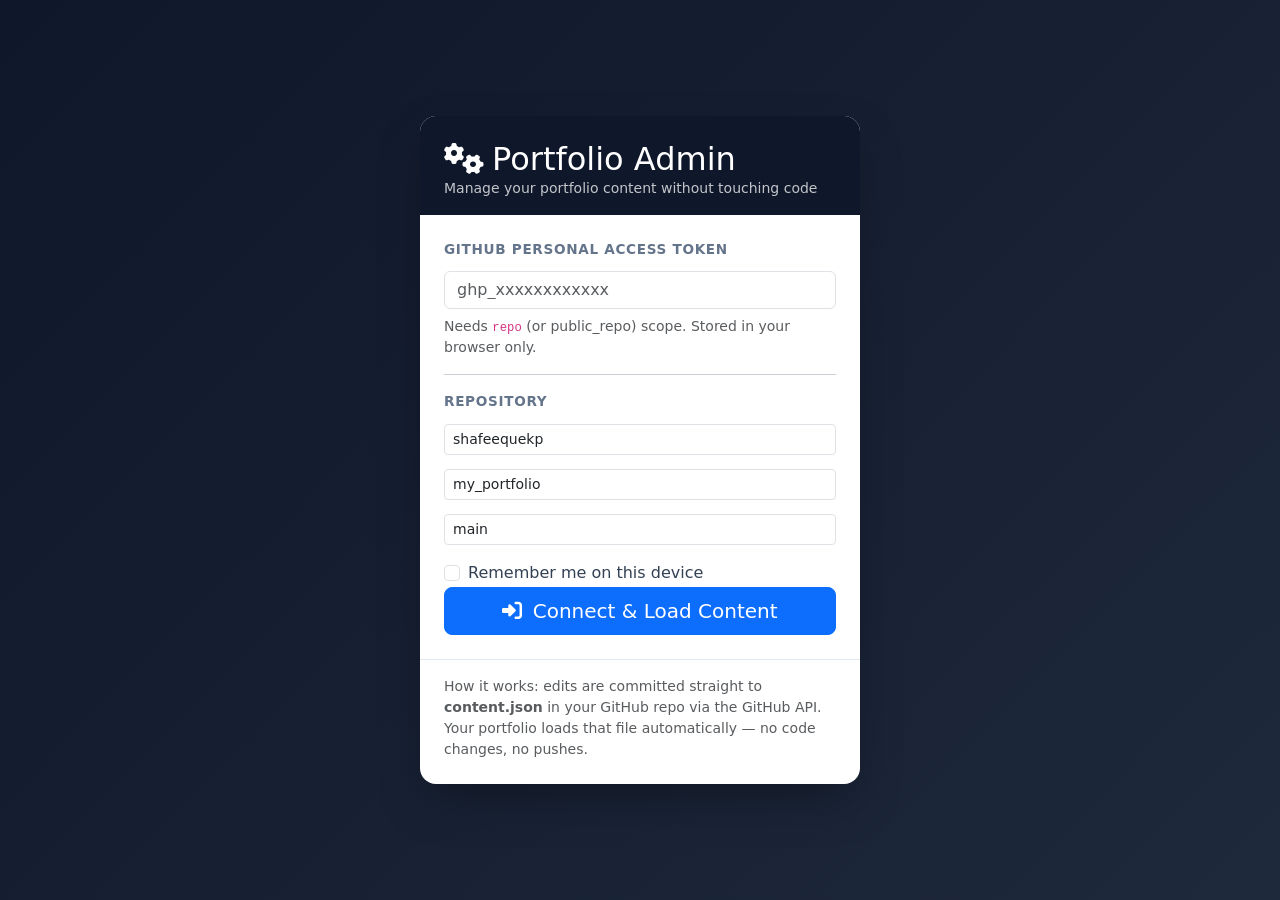
==== admin.html @ c24303fa "Add content-driven admin panel: edit portfolio without code pushes - Extract portfolio content into " ====
<!DOCTYPE html>
<html lang="en">
<head>
    <meta charset="UTF-8">
    <meta name="viewport" content="width=device-width, initial-scale=1.0">
    <title>Admin - Portfolio Content Manager</title>
    <!-- Bootstrap 5 CDN -->
    <link href="https://cdn.jsdelivr.net/npm/bootstrap@5.3.3/dist/css/bootstrap.min.css" rel="stylesheet">
    <!-- Font Awesome -->
    <link rel="stylesheet" href="https://cdnjs.cloudflare.com/ajax/libs/font-awesome/6.4.0/css/all.min.css">
    <!-- Custom styles -->
    <link rel="stylesheet" href="css/style.css">
    <link rel="stylesheet" href="css/admin.css">
</head>
<body>

<div class="toast-container" id="toast-container"></div>

<!-- ================= LOGIN SCREEN ================= -->
<div id="login-screen" class="login-screen">
    <div class="login-card">
        <div class="login-header">
            <h2 class="mb-0"><i class="fas fa-cogs me-2"></i>Portfolio Admin</h2>
            <p class="mb-0 small opacity-75">Manage your portfolio content without touching code</p>
        </div>
        <div class="login-body">
            <form id="login-form" onsubmit="return false;">
                <div class="field-group">
                    <span class="form-label-small">GitHub Personal Access Token</span>
                    <input type="password" id="pat" class="form-control" placeholder="ghp_xxxxxxxxxxxx" required>
                    <div class="small text-muted">Needs <code>repo</code> (or public_repo) scope. Stored in your browser only.</div>
                </div>
                <hr class="my-3">
                <div class="field-group">
                    <span class="form-label-small">Repository</span>
                    <input type="text" id="config-owner" class="form-control form-control-sm" placeholder="Owner (e.g. shafeequekp)">
                    <input type="text" id="config-repo" class="form-control form-control-sm mt-2" placeholder="Repo (e.g. my_portfolio)">
                    <input type="text" id="config-branch" class="form-control form-control-sm mt-2" placeholder="Branch (e.g. main)">
                </div>
                <div class="form-check mt-3">
                    <input class="form-check-input" type="checkbox" id="remember" checked>
                    <label class="form-check-label" for="remember">Remember me on this device</label>
                </div>
            </form>
            <div class="d-grid">
                <button id="btn-connect" class="btn btn-primary btn-lg" type="button">
                    <i class="fas fa-sign-in-alt me-1"></i> Connect &amp; Load Content
                </button>
            </div>
        </div>
        <div class="login-footer">
            <p class="small text-muted mb-0">How it works: edits are committed straight to <strong>content.json</strong> in your GitHub repo via the GitHub API. Your portfolio loads that file automatically — no code changes, no pushes.</p>
        </div>
    </div>
</div>

<!-- ================= DASHBOARD ================= -->
<div id="dashboard" class="dashboard">
    <!-- Topbar -->
    <nav class="topbar">
        <div class="d-flex align-items-center gap-3">
            <span class="badge rounded-pill repo-badge" id="repo-display">loading…</span>
            <a href="index.html" target="_blank" class="btn btn-outline-primary btn-sm"><i class="fas fa-external-link-alt me-1"></i> View Portfolio</a>
        </div>
        <div class="d-flex align-items-center gap-2">
            <button id="btn-refresh" class="btn btn-outline-secondary btn-sm"><i class="fas fa-refresh me-1"></i> Refresh from Repo</button>
            <button id="btn-logout" class="btn btn-danger btn-sm"><i class="fas fa-sign-out-alt me-1"></i> Logout</button>
        </div>
    </nav>

    <div class="container-fluid">
        <div class="row">
            <!-- Sidebar -->
            <aside class="sidebar">
                <div class="sidebar-header">Admin Menu</div>
                <nav>
                    <a class="sidebar-link active" data-section="profile" onclick="app.showSection('profile')"><i class="fas fa-user me-2"></i> Profile</a>
                    <a class="sidebar-link" data-section="skills" onclick="app.showSection('skills')"><i class="fas fa-layer-group me-2"></i> Skills</a>
                    <a class="sidebar-link" data-section="experience" onclick="app.showSection('experience')"><i class="fas fa-briefcase me-2"></i> Experience</a>
                    <a class="sidebar-link" data-section="projects" onclick="app.showSection('projects')"><i class="fas fa-code me-2"></i> Projects</a>
                    <a class="sidebar-link" data-section="raw" onclick="app.showSection('raw')"><i class="fas fa-file-code me-2"></i> Raw JSON</a>
                </nav>
                <div class="sidebar-footer">
                    <button class="btn btn-outline-light" onclick="window.app.refresh()"><i class="fas fa-refresh me-1"></i> Refresh</button>
                </div>
            </aside>

            <!-- Main content -->
            <main class="admin-main">
                <div class="d-flex justify-content-between align-items-start mb-3">
                    <div>
                        <h1 class="h4 mb-1">Content Editor</h1>
                        <p class="text-muted small mb-0">Edit any section below and click Save — changes are committed to GitHub instantly.</p>
                    </div>
                </div>

                <!-- Profile -->
                <section class="card tab-panel active" id="panel-profile">
                    <div class="card-header">
                        <h3><i class="fas fa-user me-2 text-primary"></i>Profile</h3>
                    </div>
                    <div id="editor-profile"></div>
                </section>

                <!-- Skills -->
                <section class="card tab-panel" id="panel-skills">
                    <div class="card-header">
                        <h3><i class="fas fa-layer-group me-2 text-primary"></i>Skills</h3>
                    </div>
                    <div id="editor-skills"></div>
                </section>

                <!-- Experience -->
                <section class="card tab-panel" id="panel-experience">
                    <div class="card-header">
                        <h3><i class="fas fa-briefcase me-2 text-primary"></i>Experience</h3>
                    </div>
                    <div id="editor-experience"></div>
                </section>

                <!-- Projects -->
                <section class="card tab-panel" id="panel-projects">
                    <div class="card-header">
                        <h3><i class="fas fa-code me-2 text-primary"></i>Projects</h3>
                    </div>
                    <div id="editor-projects"></div>
                </section>

                <!-- Raw JSON -->
                <section class="card tab-panel" id="panel-raw">
                    <div class="card-header">
                        <h3><i class="fas fa-file-code me-2 text-primary"></i>Raw content.json</h3>
                    </div>
                    <div id="editor-raw"></div>
                </section>

            </main>
        </div>
    </div>
</div>

<!-- Bootstrap JS -->
<script src="https://cdn.jsdelivr.net/npm/bootstrap@5.3.3/dist/js/bootstrap.bundle.min.js"></script>
<!-- Admin logic -->
<script src="js/admin.js"></script>
</body>
</html>
---- css/admin.css ----
/* ============================================================
   Portfolio Admin CMS styles
   ============================================================ */
:root {
  --admin-sidebar: 260px;
  --admin-inverse: #0f172a;
  --admin-inverse-dark: #0b1120;
  --admin-primary: #0d6efd;
  --admin-success: #198754;
  --admin-danger: #dc3545;
  --admin-bg: #f8fafc;
  --admin-card: #ffffff;
  --admin-border: #e2e8f0;
  --admin-text: #334155;
  --admin-muted: #64748b;
}

html, body { height: 100%; }
body {
  background: var(--admin-bg);
  color: var(--admin-text);
  font-family: system-ui, -apple-system, Segoe UI, Roboto, Helvetica, Arial, sans-serif;
}

/* ---------- Login screen ---------- */
.login-screen {
  height: 100vh;
  background: linear-gradient(135deg, var(--admin-inverse) 0%, #1e293b 100%);
  display: flex;
  align-items: center;
  justify-content: center;
  padding: 1rem;
}
.login-card {
  width: 100%;
  max-width: 440px;
  background: var(--admin-card);
  border-radius: 1rem;
  box-shadow: 0 20px 50px -10px rgba(0,0,0,0.35);
  overflow: hidden;
}
.login-header {
  background: var(--admin-inverse);
  color: #fff;
  padding: 1.5rem 1.5rem 1rem;
}
.login-body { padding: 1.5rem; }
.login-footer { padding: 1rem 1.5rem 1.5rem; border-top: 1px solid var(--admin-border); }
.form-label-small { font-size: 0.85rem; font-weight: 600; color: var(--admin-muted); text-transform: uppercase; letter-spacing: 0.05em; margin-bottom: 0.35rem; display: block; }

/* ---------- Dashboard shell ---------- */
.dashboard {
  display: flex;
  min-height: 100vh;
  display: none;
}
.dashboard.visible { display: flex; }

.topbar {
  position: sticky;
  top: 0;
  z-index: 10;
  background: var(--admin-card);
  border-bottom: 1px solid var(--admin-border);
  display: flex;
  align-items: center;
  justify-content: space-between;
  padding: 0.75rem 1.5rem;
  flex-wrap: wrap;
  gap: 0.75rem;
}
.repo-badge {
  background: #eef2ff;
  color: var(--admin-primary);
  border: 1px solid #dbe5ff;
  padding: 0.25rem 0.6rem;
  border-radius: 2rem;
  font-size: 0.85rem;
  font-weight: 700;
}
.sidebar {
  width: var(--admin-sidebar);
  background: var(--admin-inverse);
  color: #cbd5e1;
  flex-shrink: 0;
  display: flex;
  flex-direction: column;
}
.sidebar-header {
  background: var(--admin-inverse-dark);
  padding: 1rem 1.25rem;
  font-weight: 800;
  font-size: 1.1rem;
  color: #fff;
  border-bottom: 1px solid #1e293b;
}
.sidebar nav { flex: 1; overflow-y: auto; }
.sidebar a {
  display: flex;
  align-items: center;
  gap: 0.6rem;
  padding: 0.75rem 1.25rem;
  color: #94a3b8;
  text-decoration: none;
  border-left: 3px solid transparent;
  transition: all 0.2s;
  font-size: 0.95rem;
  cursor: pointer;
}
.sidebar a:hover, .sidebar a.active {
  background: rgba(255,255,255,0.06);
  color: #fff;
  border-left-color: var(--admin-primary);
}
.sidebar a.active { background: #1e293b; color: #fff; }
.sidebar-footer {
  padding: 1rem 1.25rem;
  border-top: 1px solid #1e293b;
}
.sidebar-footer .btn { width: 100%; }

main.admin-main {
  flex: 1;
  min-width: 0;
  background: var(--admin-bg);
  overflow-y: auto;
  padding: 2rem;
}

/* ---------- Tabs ---------- */
.tab-panel { display: none; }
.tab-panel.active { display: block; }

section.card { border: 1px solid var(--admin-border); border-radius: 0.75rem; box-shadow: 0 1px 3px rgba(0,0,0,0.04); margin-bottom: 1.5rem; overflow: hidden; }
section.card > .card-header {
  background: #fff;
  border-bottom: 1px solid var(--admin-border);
  padding: 1rem 1.25rem;
  display: flex;
  align-items: center;
  justify-content: space-between;
  flex-wrap: wrap;
  gap: 0.75rem;
}
section.card h3 { margin: 0; font-size: 1.1rem; color: var(--admin-inverse); font-weight: 700; }
.save-actions { display: flex; gap: 0.5rem; align-items: center; }

/* ---------- Forms ---------- */
.form-grid { display: grid; grid-template-columns: repeat(auto-fill, minmax(240px, 1fr)); gap: 1rem; padding: 1rem 1.25rem 1.25rem; }
.form-full { grid-column: 1 / -1; }
.field-group { display: flex; flex-direction: column; gap: 0.4rem; }
.field-label { font-size: 0.82rem; font-weight: 700; color: var(--admin-muted); }
textarea.form-control { resize: vertical; font-size: 0.9rem; }

/* Repeating blocks (skills / experience / projects) */
.repeater { padding: 0 1.25rem 1.25rem; }
.repeater-item {
  background: var(--admin-card);
  border: 1px solid var(--admin-border);
  border-radius: 0.6rem;
  padding: 1rem;
  margin-bottom: 0.85rem;
  display: grid;
  grid-template-columns: 1fr 1fr 140px 150px 56px;
  gap: 0.7rem;
  align-items: end;
}
.repeater-item.skills-row { grid-template-columns: 170px 70px 140px 150px 56px; }
.repeater-item .field-label { font-size: 0.75rem; }
.repeater-item .form-control { font-size: 0.88rem; padding: 0.4rem 0.5rem; }
.btn-remove {
  background: #fee2e2; color: var(--admin-danger); border: none;
  width: 32px; height: 32px; border-radius: 0.4rem; cursor: pointer;
  display: flex; align-items: center; justify-content: center;
}
.btn-remove:hover { background: #fecaca; }
.btn-add {
  width: 36px; height: 36px; border-radius: 50%; border: 2px dashed var(--admin-muted);
  background: transparent; color: var(--admin-muted); font-size: 1.25rem; font-weight: 700;
  cursor: pointer; display: inline-flex; align-items: center; justify-content: center;
}
.btn-add:hover { border-color: var(--admin-primary); color: var(--admin-primary); background: #eef2ff; }

/* Raw JSON view */
.json-wrap { padding: 1rem 1.25rem 1.25rem; background: var(--admin-card); border-radius: 0.6rem; border: 1px solid var(--admin-border); }
textarea.json-textarea {
  width: 100%; height: 420px; font-family: ui-monospace, SFMono-Regular, Consolas, monospace;
  font-size: 0.85rem; background: #0b1120; color: #e2e8f0; border: 1px solid #1e293b;
  border-radius: 0.5rem; padding: 1rem; resize: vertical;
}

/* Misc */
.empty-note { color: var(--admin-muted); font-size: 0.9rem; font-style: italic; }
.toast-container { position: fixed; top: 1rem; right: 1rem; z-index: 1050; display: flex; flex-direction: column; gap: 0.5rem; pointer-events: none; }
.toast { pointer-events: auto; min-width: 300px; }
.text-small { font-size: 0.85rem; }
.mt-3 { margin-top: 1rem !important; }

@media (max-width: 768px) {
  .sidebar { position: fixed; left: 0; top: 0; bottom: 0; z-index: 1000; transform: translateX(-100%); transition: transform 0.3s; }
  .sidebar-overlay { display: none; position: fixed; inset: 0; background: rgba(0,0,0,0.4); z-index: 999; }
  main.admin-main { padding: 1rem; }
  .repeater-item { grid-template-columns: 1fr; gap: 0.6rem; }
  .repeater-item.skills-row { grid-template-columns: 1fr; }
  .repeater-item .btn-remove { align-self: start; margin-top: 0.4rem; }
  .topbar { flex-direction: column; align-items: stretch; gap: 0.5rem; }
}
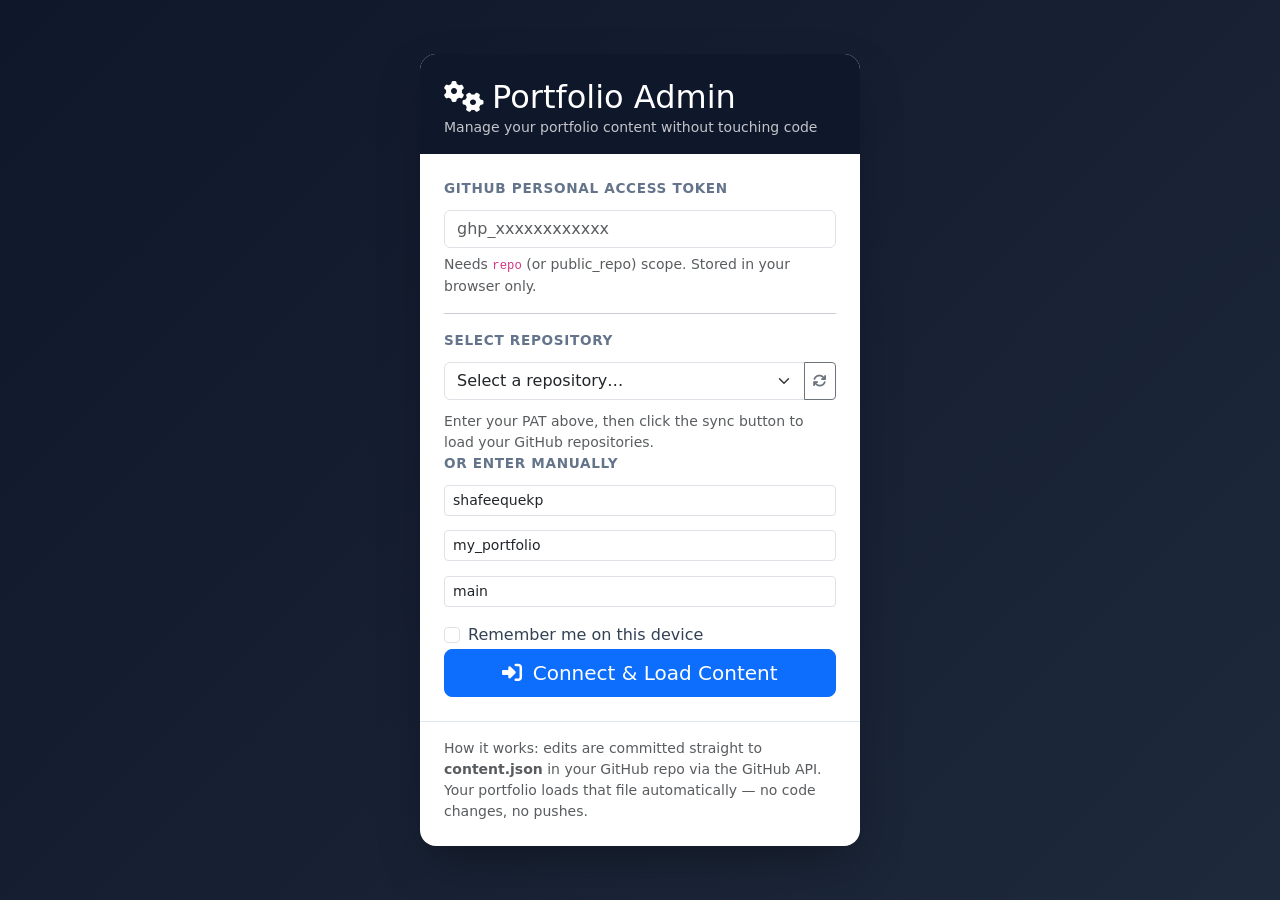
==== commit f0590c95: "feat: add GitHub repository picker dropdown to admin panel" ====
--- a/admin.html
+++ b/admin.html
@@ -32,7 +32,19 @@
                 </div>
                 <hr class="my-3">
                 <div class="field-group">
-                    <span class="form-label-small">Repository</span>
+                    <span class="form-label-small">Select Repository</span>
+                    <div class="input-group">
+                        <select id="repo-select" class="form-select form-control-sm">
+                            <option value="">Select a repository…</option>
+                        </select>
+                        <button type="button" class="btn btn-outline-secondary btn-sm" id="btn-fetch-repos" onclick="app.fetchRepos()">
+                            <i class="fas fa-sync"></i>
+                        </button>
+                    </div>
+                    <div class="small text-muted mt-1">Enter your PAT above, then click the sync button to load your GitHub repositories.</div>
+                </div>
+                <div class="field-group">
+                    <span class="form-label-small">Or enter manually</span>
                     <input type="text" id="config-owner" class="form-control form-control-sm" placeholder="Owner (e.g. shafeequekp)">
                     <input type="text" id="config-repo" class="form-control form-control-sm mt-2" placeholder="Repo (e.g. my_portfolio)">
                     <input type="text" id="config-branch" class="form-control form-control-sm mt-2" placeholder="Branch (e.g. main)">
